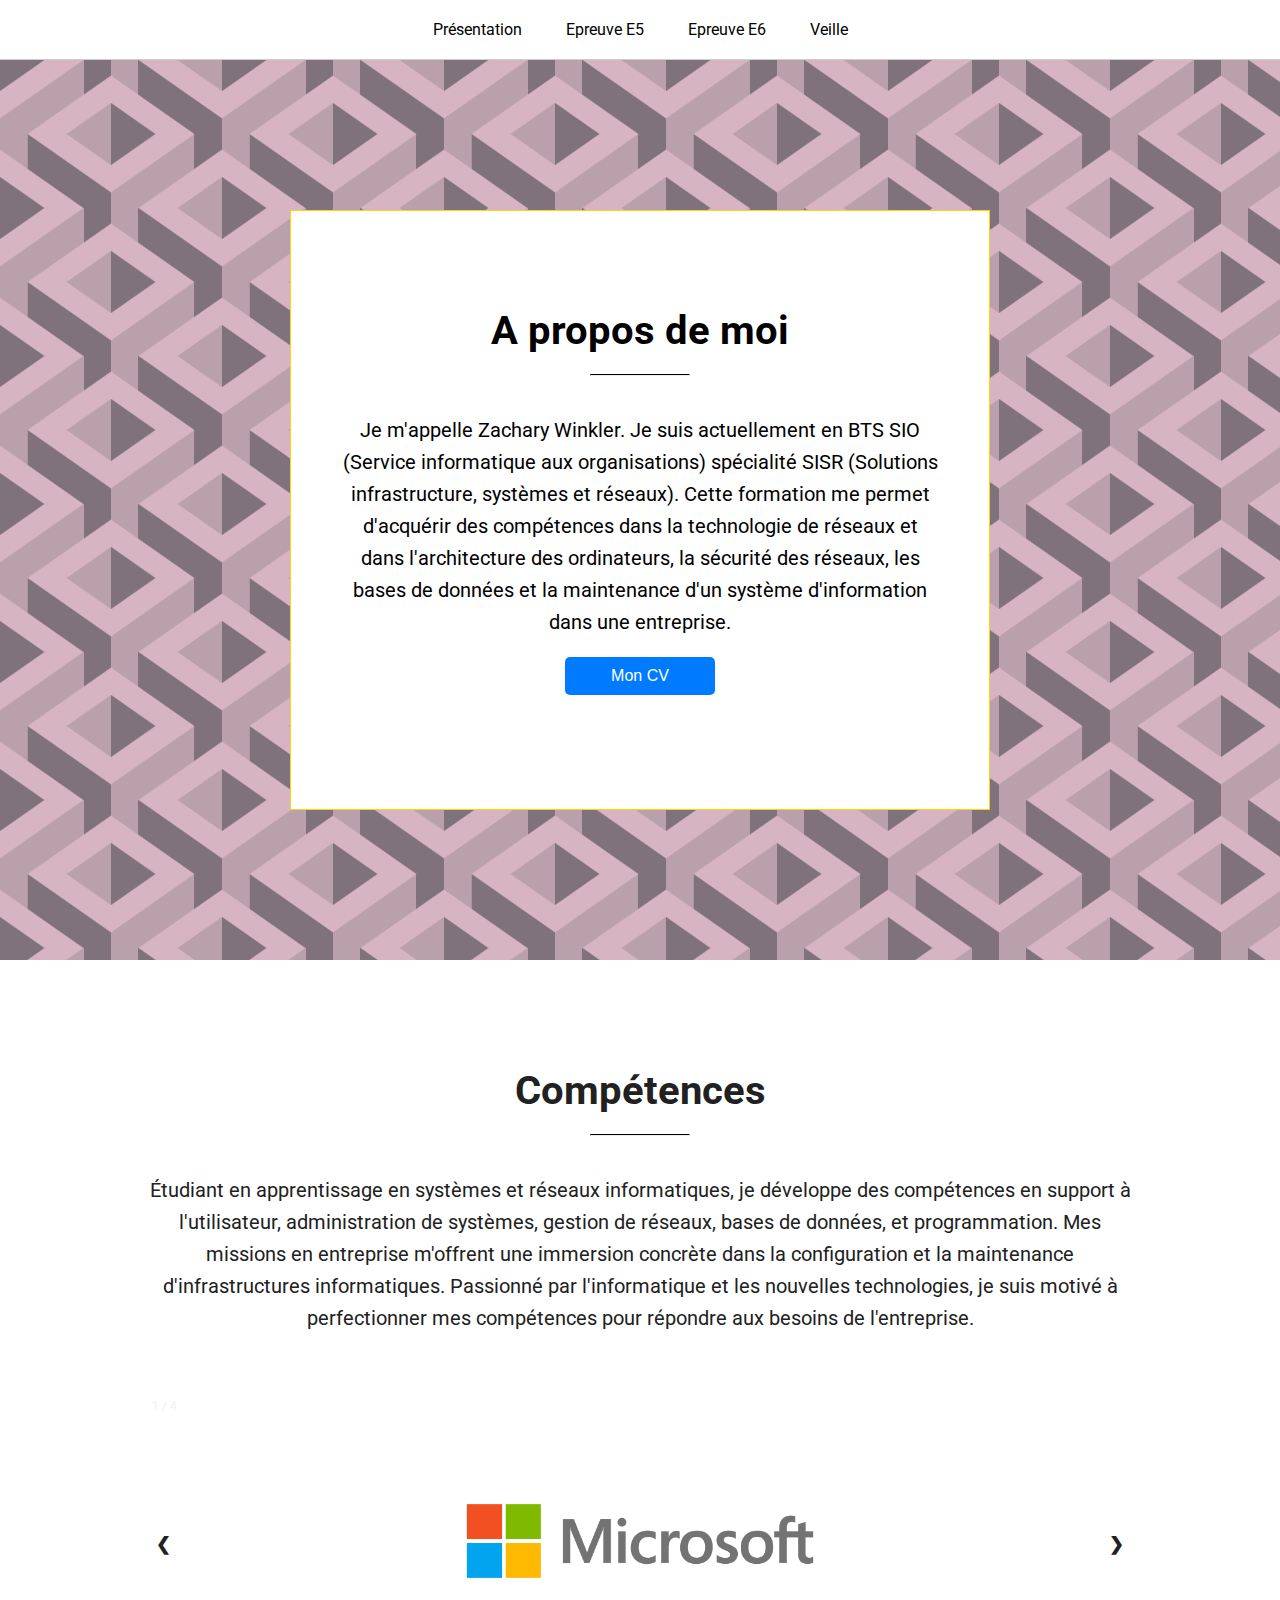
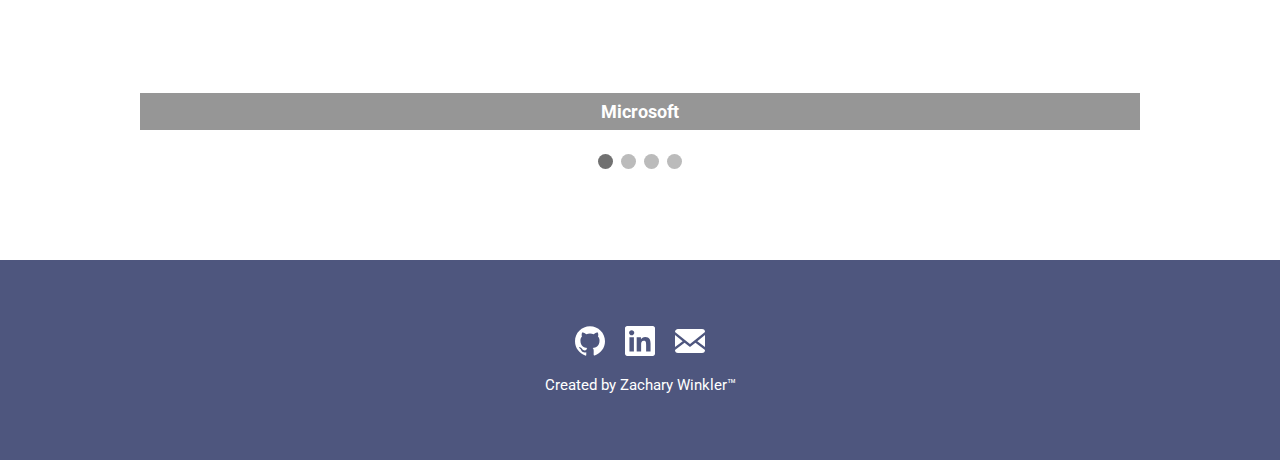
==== index.html @ 423eea18 "Initial commit" ====
<!DOCTYPE html>
<html lang="en">

<head>
    <meta charset="UTF-8">
    <meta name="viewport" content="width=device-width, initial-scale=1.0">
    <title>Portfolio</title>
    <link rel="icon" href="images/iconecloud.png">
    <link rel="stylesheet" href="style.css">
    <script src="script.js" defer></script>
</head>

<body>

    <!-- Header -->
    <div id="header"></div>

    <!-- Présentation -->
    <div class="divmulti">
        <div class="divblan">
            <div>
                <span class="titre" id="presentation-heading"></span>
                <hr class="sepa">
                <br /><br />
                <span class="texte" id="presentation-description"></span>
                <br /><br /><br />
                <a id="cv-link" href="images/CV.pdf" aria-label="Mon CV">
                    <button type="button" class="download-button" id="cv-button-text" aria-label="Mon CV"></button>
                </a>
            </div>
        </div>
    </div>

    <!-- Compétences -->
    <div class="divbl">
        <div class="divtxtc">
            <span class="titre" id="competences-heading"></span>
            <hr class="sepa">
            <br /><br />
            <span class="texte" id="competences-description"></span>
            <br /><br /><br /><br />
            <div class="slideshow-container">
                <div class="mySlides fade">
                    <div class="numbertext">1 / 4</div>
                    <img src="images/microsoft.png" title="image">
                    <div class="text">Microsoft</div>
                </div>
                <div class="mySlides fade">
                    <div class="numbertext">2 / 4</div>
                    <img src="images/linux.png" title="image">
                    <div class="text">Linux</div>
                </div>
                <div class="mySlides fade">
                    <div class="numbertext">3 / 4</div>
                    <img src="images/cisco.png" title="image">
                    <div class="text">Cisco</div>
                </div>
                <div class="mySlides fade">
                    <div class="numbertext">4 / 4</div>
                    <img src="images/mariadb.png" title="image">
                    <div class="text">MariaDB</div>
                </div>
                <a class="prev" onclick="plusSlides(-1)">&#10094;</a>
                <a class="next" onclick="plusSlides(1)">&#10095;</a>
            </div>
            <br>
            <div>
                <span class="dot" onclick="currentSlide(1)"></span>
                <span class="dot" onclick="currentSlide(2)"></span>
                <span class="dot" onclick="currentSlide(3)"></span>
                <span class="dot" onclick="currentSlide(4)"></span>
            </div>
        </div>
    </div>

    <!-- Footer -->
    <div id="footer"></div>

</body>

</html>
---- style.css ----
@import url('https://fonts.googleapis.com/css2?family=Roboto:wght@400;700&display=swap');

* {
    margin: 0;
    padding: 0;
    box-sizing: border-box;
}

body {
    font-family: 'Roboto', sans-serif;
    padding-top: 60px;
}

/* Header */
.header {
    position: fixed;
    top: 0;
    left: 0;
    width: 100vw;
    background-color: white;
    padding: 10px;
    border-bottom: 1px solid #ccc;
    z-index: 1000;
    justify-content: space-between;
    align-items: center;
}

.dropdown-nav {
    text-align: center;
}

.dropdown-nav ul {
    list-style: none;
    padding: 0;
    margin: 0;
}

.dropdown-nav ul li {
    display: inline-block;
    position: relative;
}

.dropdown-nav ul li a {
    display: block;
    padding: 10px 20px;
    text-decoration: none;
    color: black;
}

.dropdown-menu {
    display: none;
    position: absolute;
    background-color: white;
    border: 1px solid #ccc;
    padding: 10px;
    z-index: 1;
    width: 150%;
    left: 50%;
    transform: translateX(-50%);
}

.dropdown-menu li {
    display: block;
}

.dropdown-menu li a {
    color: black;
    text-decoration: none;
}

.dropdown-menu li:hover a {
    background-color: transparent;
}

.dropdown-nav ul li:hover>.dropdown-menu {
    display: block;
}

.menu-toggle {
    display: none;
    font-size: 1.5em;
    background: none;
    border: none;
    color: white;
}

/* Footer */
.footer {
    background-color: #4E567E;
    color: white;
    padding: 10px;
    left: 0;
    bottom: 0;
    width: 100%;
    height: 200px;
    display: flex;
    flex-direction: column;
    justify-content: center;
    align-items: center;
}

.footer-links {
    display: flex;
    justify-content: center;
    align-items: center;
    width: 100%;
    margin-bottom: 10px;
}

.footer-links a {
    margin: 0 10px;
    display: flex;
    justify-content: center;
    align-items: center;
}

.footer-links a img {
    width: 30px;
    height: 30px;
}

.creator-info {
    text-align: center;
    font-size: 15px;
    color: white;
    margin-top: 10px;
}

/* BODY */
.download-button {
    background-color: blue;
    font-size: 16px;
    cursor: pointer;
    border-radius: 5px;
}

.button-container {
    display: flex;
    justify-content: center;
}

.image-container {
    position: relative;
    width: 400px;
    height: 400px;
    overflow: hidden;
    margin: 0 auto;
    left: -50px;
}

.slide {
    position: absolute;
    width: 100%;
    height: 100%;
    overflow: hidden;
    border-radius: 20px;
    transition: transform 0.5s ease-in-out;
}

.slide img {
    width: 100%;
    height: 100%;
    object-fit: cover;
}

button {
    top: 50%;
    transform: translateY(-50%);
    background-color: rgba(0, 0, 0, 0.5);
    color: white;
    border: none;
    padding: 10px 20px;
    cursor: pointer;
}

#presentation,
#competences {
    height: auto;
    min-height: 800px;
}

.divmulti {
    width: 100%;
    height: 100vh;
    --s: 222px;
    --c1: #7f727b;
    --c2: #d6b4c2;
    --c3: #baa0ab;
  
    --_g: var(--c1) 10%, var(--c2) 10.5% 19%, #0000 19.5% 80.5%,
      var(--c2) 81% 89.5%, var(--c3) 90%;
    --_c: from -90deg at 37.5% 50%, #0000 75%;
    --_l1: linear-gradient(145deg, var(--_g));
    --_l2: linear-gradient(35deg, var(--_g));
    background: var(--_l1), var(--_l1) calc(var(--s) / 2) var(--s), var(--_l2),
      var(--_l2) calc(var(--s) / 2) var(--s),
      conic-gradient(var(--_c), var(--c1) 0) calc(var(--s) / 8) 0,
      conic-gradient(var(--_c), var(--c3) 0) calc(var(--s) / 2) 0,
      linear-gradient(
        90deg,
        var(--c3) 38%,
        var(--c1) 0 50%,
        var(--c3) 0 62%,
        var(--c1) 0
      );
    background-size: var(--s) calc(2 * var(--s) / 3);
    padding: 20px;
    position: relative;
    display: flex;
    justify-content: center;
    align-items: center;
}

.divblan {
    display: flex;
    justify-content: center;
    align-items: center;
    width: 700px;
    height: 600px;
    background-color: rgb(255, 255, 255);
    padding: 50px;
    text-align: center;
    border: 1px solid gold; /* Ajout de la bordure dorée */
}

.divbl {
    width: 100%;
    height: 100vh;
    background: #ffffff;
    padding: 20px;
    position: relative;
    display: flex;
    justify-content: center;
    align-items: center;
    overflow: hidden;
}

.divart {
    background-color: #ffffff;
    padding: 20px;
    position: relative;
    display: flex;
    justify-content: center;
    flex-direction: column;
    align-items: center;
    width: 100%;
    min-height: 100vh;
    overflow: hidden;
}

.sepa {
    border-top: 1px solid #000000;
    margin: 0 auto;
    width: 100px;
}

.titre {
    font-size: 40px;
    display: block;
    margin-bottom: 20px;
    font-weight: bold;
}

.texte {
    font-size: 20px;
    line-height: 1.6;
}

.titreorga {
    text-align: center;
    font-size: 40px;
    display: block;
    margin-bottom: 20px;
}

.dbt {
    display: flex;
    justify-content: center;
}

.img {
    width: 400px;
}

.imgrgpd {
    width: 400px;
    border-radius:20px;
}

.divtxtd {
    text-align: center;
    color: #212121;
    max-width: 600px;
    margin-left: 200px
}

.divtxtg {
    text-align: center;
    color: #212121;
    max-width: 600px;
    margin-right: 200px;
}

.divtxtc {
    text-align: center;
    color: #212121;
    max-width: 1000px;
}

.imgorga {
    width: 500px;
    border-radius: 20px;
}

/* Articles de Veille */
.divartdispo {
    display: flex;
    justify-content: center;
    flex-wrap: wrap;
    gap: 20px;
}

.artseul {
    width: 300px;
    border-radius: 15px;
    overflow: hidden;
    box-shadow: 0 4px 8px rgba(0, 0, 0, 0.1);
    background-color: #fff;
    transition: transform 0.3s ease;
    display: flex;
    flex-direction: column;
}

.artseulimg {
    width: 100%;
    height: 200px;
    object-fit: contain;
    border-top-left-radius: 15px;
    border-top-right-radius: 15px;
}

.artseuldispo {
    padding: 15px;
    text-align: center;
    display: flex;
    flex-direction: column;
    align-items: center;
    flex-grow: 1;
}

.arttitre {
    font-size: 20px;
    margin-bottom: 10px;
    color: #333;
}

.arttexte {
    font-size: 14px;
    color: #666;
    margin-bottom: 10px;
}

.artauteur {
    font-size: 13px;
    font-weight: bold;
    color: #999;
    margin-bottom: 20px;
}

.artlien {
    display: inline-block;
    padding: 10px 15px;
    background-color: #007BFF;
    color: white;
    text-decoration: none;
    border-radius: 5px;
    margin-top: auto;
    margin-bottom: 5%;
}

/* Slideshow */
.slideshow-container {
    max-width: 1000px;
    position: relative;
    margin: auto;
}

.mySlides {
    display: none;
}

.mySlides img {
    width: 50%;
    /* Prend la largeur du conteneur */
    height: 300px;
    object-fit: contain;
    /* Contient l'image sans déborder */
}

.prev,
.next {
    cursor: pointer;
    position: absolute;
    top: 50%;
    transform: translateY(-50%);
    width: auto;
    padding: 16px;
    color: ccc;
    font-weight: bold;
    font-size: 18px;
    transition: 0.6s ease;
    border-radius: 3px;
    -webkit-user-select: none;
    user-select: none;
}

.prev {
    left: 0;
    border-radius: 3px 0 0 3px;
}

.next {
    right: 0;
    border-radius: 0 3px 3px 0;
}

.prev:hover,
.next:hover {
    background-color: rgba(124, 124, 124, 0.8);
}

.text {
    position: absolute;
    bottom: -35px;
    width: 100%;
    text-align: center;
    color: white;
    font-size: 18px;
    font-weight: bold;
    padding: 8px 0;
    background-color: rgba(124, 124, 124, 0.8);
}

.numbertext {
    color: #f2f2f2;
    font-size: 12px;
    padding: 8px 12px;
    position: absolute;
    top: 0;
}

.dot {
    cursor: pointer;
    height: 15px;
    width: 15px;
    margin: 0 2px;
    background-color: #bbb;
    border-radius: 50%;
    display: inline-block;
    transition: background-color 0.6s ease;
    text-align: center;
    margin-top: 20px;
    position: relative;
    bottom: -20px;
}

.active,
.dot:hover {
    background-color: #717171;
}

.fade {
    animation-name: fade;
    animation-duration: 1.5s;
}

/* Situations */
.situations {
    display: flex;
    text-align: center;
}

.left-column {
    flex: 1;
    display: flex;
    flex-direction: column;
}

.left-top {
    flex: 1;
    padding: 20px;
}

.left-bottom {
    flex: 1;
    display: flex;
}

.left-column-inner {
    flex: 1;
    display: flex;
    flex-direction: column;
}

.left-inner-top,
.left-inner-bottom {
    flex: 1;
    padding: 20px;
}

.right-column-inner {
    flex: 1;
    display: flex;
    flex-direction: column;
}

.right-inner-top,
.right-inner-bottom {
    flex: 1;
    padding: 20px;
}

.right-column {
    flex: 1;
    padding: 20px;
}

.image-container {
    width: 100%;
    height: auto;
    border: 1px solid #ccc;
    margin-bottom: 20px;
}

.image-container img {
    width: 100%;
    height: auto;
}

.download-button {
    display: inline-block;
    padding: 10px 20px;
    background-color: #007bff;
    color: white;
    text-decoration: none;
    border-radius: 5px;
    text-align: center;
    width: 150px; /* Définir une largeur fixe */
    box-sizing: border-box; /* Inclure le padding et la bordure dans la largeur */
}

.download-button:hover {
    background-color: #0056b3;
}

@keyframes fade {
    from {
        opacity: .4
    }

    to {
        opacity: 1
    }
}

/* MOBILE */
@media (max-width: 768px) {

    /* Header */
    .header {
        position: fixed;
        top: 0;
        left: 0;
        width: 100vw;
        background-color: white;
        padding: 10px;
        border-bottom: 1px solid #ccc;
        z-index: 1000;
        justify-content: center;
        /* Centre les éléments horizontalement */
        align-items: center;
        display: flex;
    }

    .dropdown-menu {
        max-width: 100%;
        /* Limite la largeur du menu déroulant */
        width: auto;
        /* S'ajuste à la taille de son contenu */
    }

    .dropdown-nav ul {
        flex-direction: row;
        flex-wrap: wrap;
        justify-content: flex-start;
        width: 100vw;
    }

    .dropdown-nav ul li {
        position: relative;
        /* Nécessaire pour positionner le menu déroulant correctement */
    }

    .dropdown-nav ul li a {
        text-align: center;
        display: block;
        padding: 10px;
    }

    /* Footer */
    .footer {
        height: 100px;
        padding: 10px 0;
    }

    .footer-links a img {
        width: 20px;
        height: 20px;
    }

    .creator-info {
        font-size: 12px;
    }

    .divmulti {
        flex-direction: column;
        align-items: center;
        justify-content: center;
    }

    /* Elements */
    .divtxtd {
        text-align: center;
        max-width: 100%;
        width: 100%;
        margin-left: 0;
        margin-top: 10px;
    }

    .divtxtg {
        text-align: center;
        max-width: 100%;
        width: 100%;
        margin-right: 0;
        margin-top: 10px;
    }

    .divtxtc {
        max-width: 100%;
        /* Limite la largeur pour ne pas déborder */
        padding: 10px;
        /* Ajoute de l'espace autour du texte */
        word-wrap: break-word;
        /* Coupe les mots longs s'ils dépassent */
        margin: 0 auto;
        /* Centre la div */
        text-align: center;
        /* Centre le texte */
    }

    .divbl {
        height: auto;
        min-height: 100vh;
        padding: 10px;
        flex-direction: column;
    }

    #imagepresentation img {
        max-width: 90%;
        height: auto;
    }

    .slideshow-container {
        max-width: 100%;
        /* Empêche le débordement */
        box-sizing: border-box;
        /* Inclut le padding dans la largeur */
    }

    .mySlides img {
        width: 50%;
        /* Prend la largeur du conteneur */
        height: 200px;
        object-fit: contain;
        /* Contient l'image sans déborder */
    }

    img {
        max-width: 80%;
        height: auto;
        /* La hauteur est ajustée automatiquement */
        display: block;
        /* Assure que l'image est un bloc */
        margin: 0 auto;
        /* Centre l'image horizontalement */
    }

    .titre {
        font-size: 24px;
    }

    .texte {
        font-size: 16px;
        line-height: 1.4;
    }

    .download-button {
        margin-top: 20px;
        font-size: 14px;
    }
}
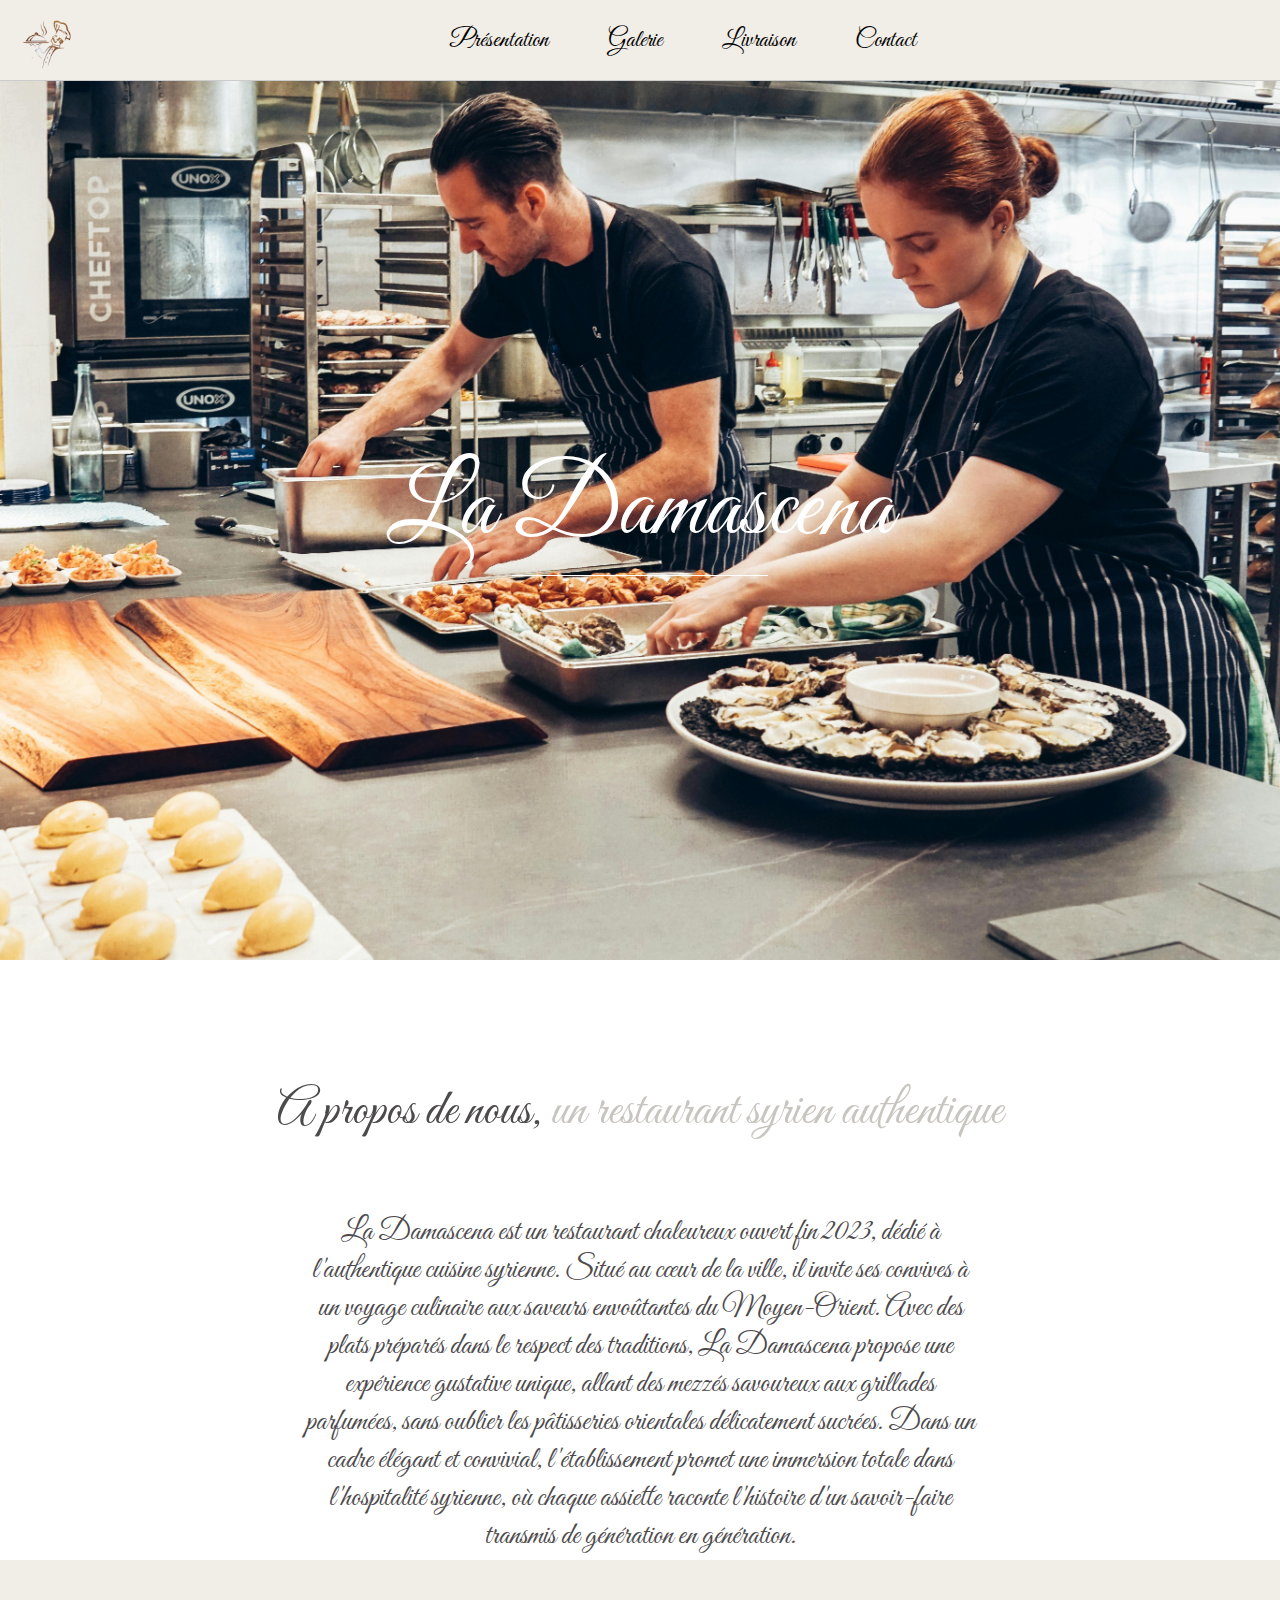
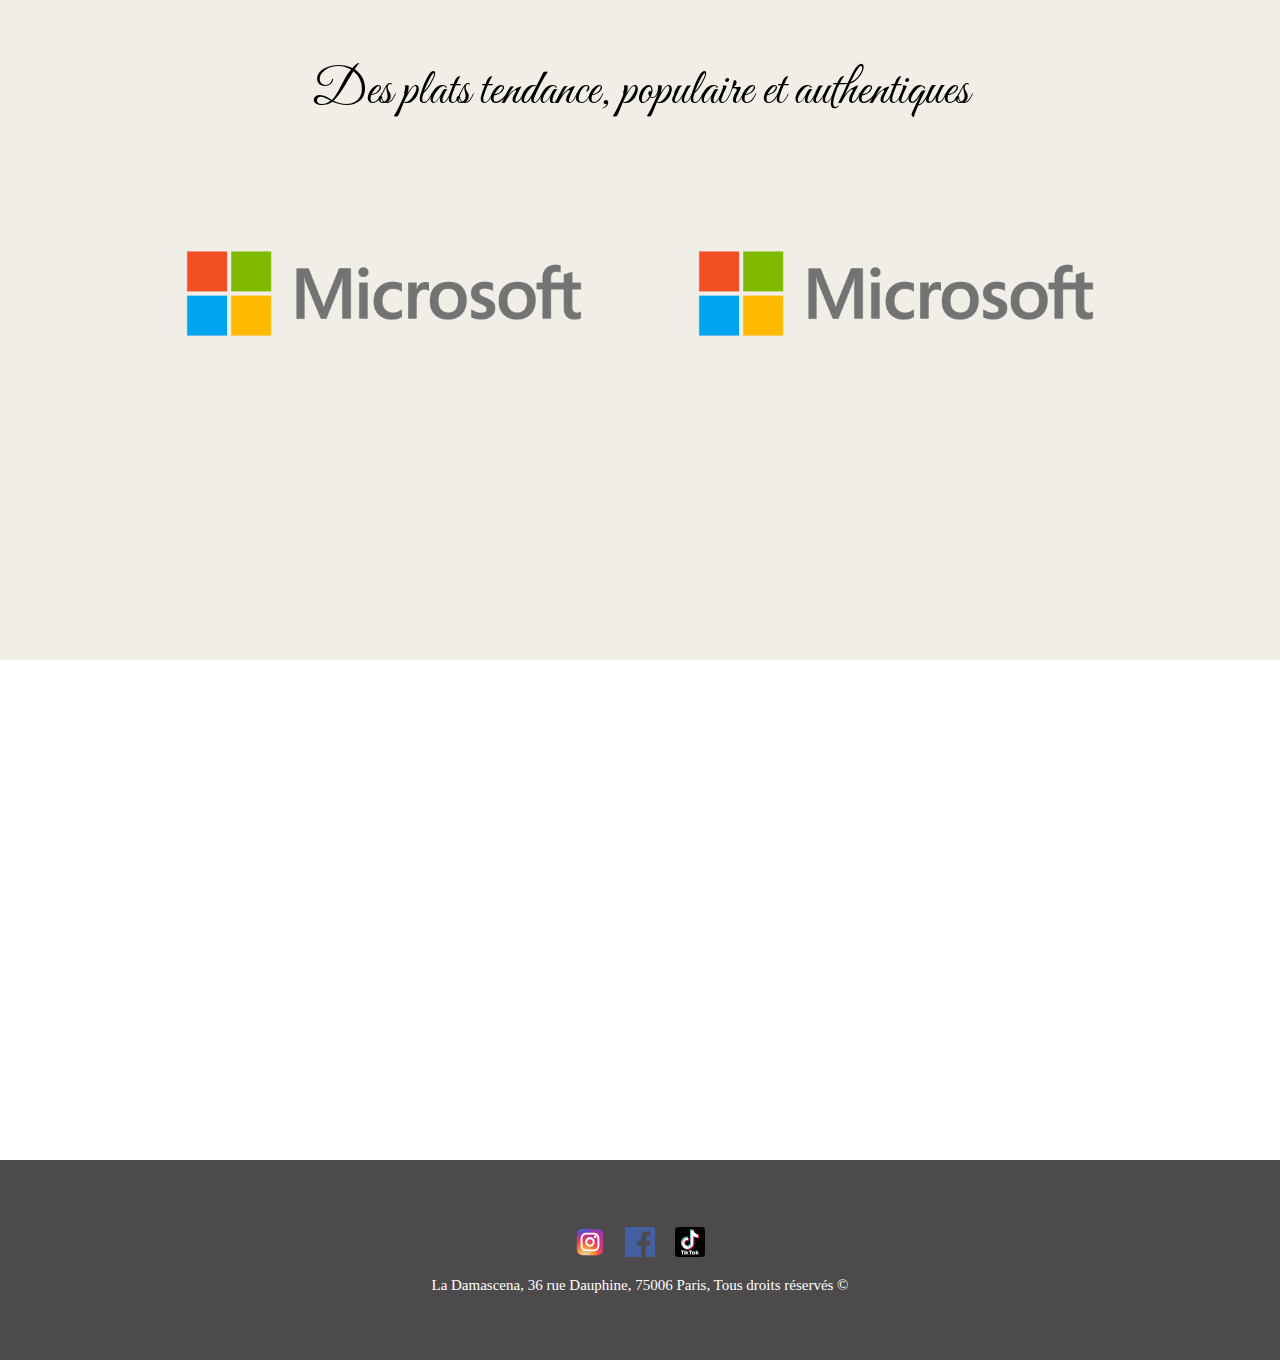
==== commit e57f5164: "d" ====
--- a/index.html
+++ b/index.html
@@ -5,7 +5,7 @@
     <meta charset="UTF-8">
     <meta name="viewport" content="width=device-width, initial-scale=1.0">
     <title>Portfolio</title>
-    <link rel="icon" href="images/iconecloud.png">
+    <link rel="icon" href="images/logo_lada.png">
     <link rel="stylesheet" href="style.css">
     <script src="script.js" defer></script>
 </head>
@@ -16,62 +16,67 @@
     <div id="header"></div>
 
     <!-- Présentation -->
-    <div class="divmulti">
-        <div class="divblan">
-            <div>
-                <span class="titre" id="presentation-heading"></span>
-                <hr class="sepa">
-                <br /><br />
-                <span class="texte" id="presentation-description"></span>
-                <br /><br /><br />
-                <a id="cv-link" href="images/CV.pdf" aria-label="Mon CV">
-                    <button type="button" class="download-button" id="cv-button-text" aria-label="Mon CV"></button>
-                </a>
+    <div class="presentation_image">
+        <div class="presentation_texte_titre">
+            La Damascena
+        </div>
+        <hr class="presentation-separator">
+        <div class="presentation_texte_paragraphe">
+            Une institution de la cuisine syrienne
+        </div>
+    </div>
+
+    <!-- Exposition -->
+    <div class="exposition_fond">
+        <div class="exposition_titre">
+            <span class="part1">A propos de nous, </span> 
+            <span class="part2">un restaurant syrien authentique</span>
+        </div>
+        <div class="exposition_paragraphe">
+            La Damascena est un restaurant chaleureux ouvert fin 2023, 
+            dédié à l'authentique cuisine syrienne. Situé au cœur de la ville, 
+            il invite ses convives à un voyage culinaire aux saveurs envoûtantes 
+            du Moyen-Orient. Avec des plats préparés dans le respect des traditions, 
+            La Damascena propose une expérience gustative unique, allant des mezzés 
+            savoureux aux grillades parfumées, sans oublier les pâtisseries orientales 
+            délicatement sucrées. Dans un cadre élégant et convivial, l'établissement 
+            promet une immersion totale dans l'hospitalité syrienne, où chaque assiette 
+            raconte l'histoire d'un savoir-faire transmis de génération en génération.
+        </div>
+    </div>
+
+    <!-- Galerie -->
+    <div class="galerie_fond">
+        <div class="galerie_titre">
+            Des plats tendance, populaire et authentiques
+        </div>
+        <div class="galerie_carousel">
+            <div class="carousel-track">
+                <img src="images/microsoft.png" alt="Image 1">
+                <img src="images/microsoft.png" alt="Image 2">
+                <img src="images/microsoft.png" alt="Image 3">
+                <img src="images/microsoft.png" alt="Image 4">
+                <img src="images/microsoft.png" alt="Image 5">
+                <img src="images/microsoft.png" alt="Image 6">
+                <img src="images/microsoft.png" alt="Image 7">
+                <img src="images/microsoft.png" alt="Image 8">
+                
+                <img src="images/microsoft.png" alt="Image 1">
+                <img src="images/microsoft.png" alt="Image 2">
+                <img src="images/microsoft.png" alt="Image 3">
+                <img src="images/microsoft.png" alt="Image 4">
+                <img src="images/microsoft.png" alt="Image 5">
+                <img src="images/microsoft.png" alt="Image 6">
+                <img src="images/microsoft.png" alt="Image 7">
+                <img src="images/microsoft.png" alt="Image 8">
             </div>
         </div>
     </div>
 
-    <!-- Compétences -->
-    <div class="divbl">
-        <div class="divtxtc">
-            <span class="titre" id="competences-heading"></span>
-            <hr class="sepa">
-            <br /><br />
-            <span class="texte" id="competences-description"></span>
-            <br /><br /><br /><br />
-            <div class="slideshow-container">
-                <div class="mySlides fade">
-                    <div class="numbertext">1 / 4</div>
-                    <img src="images/microsoft.png" title="image">
-                    <div class="text">Microsoft</div>
-                </div>
-                <div class="mySlides fade">
-                    <div class="numbertext">2 / 4</div>
-                    <img src="images/linux.png" title="image">
-                    <div class="text">Linux</div>
-                </div>
-                <div class="mySlides fade">
-                    <div class="numbertext">3 / 4</div>
-                    <img src="images/cisco.png" title="image">
-                    <div class="text">Cisco</div>
-                </div>
-                <div class="mySlides fade">
-                    <div class="numbertext">4 / 4</div>
-                    <img src="images/mariadb.png" title="image">
-                    <div class="text">MariaDB</div>
-                </div>
-                <a class="prev" onclick="plusSlides(-1)">&#10094;</a>
-                <a class="next" onclick="plusSlides(1)">&#10095;</a>
-            </div>
-            <br>
-            <div>
-                <span class="dot" onclick="currentSlide(1)"></span>
-                <span class="dot" onclick="currentSlide(2)"></span>
-                <span class="dot" onclick="currentSlide(3)"></span>
-                <span class="dot" onclick="currentSlide(4)"></span>
-            </div>
-        </div>
-    </div>
+    <!-- Livraison -->
+     <div class="livraison_fond">
+        
+     </div>
 
     <!-- Footer -->
     <div id="footer"></div>
--- a/style.css
+++ b/style.css
@@ -1,4 +1,5 @@
-@import url('https://fonts.googleapis.com/css2?family=Roboto:wght@400;700&display=swap');
+@import url('https://fonts.googleapis.com/css2?family=Great+Vibes&display=swap');
+@import url('https://fonts.google.com/share?selection.family=DM+Serif+Text:ital@0;1');
 
 * {
     margin: 0;
@@ -7,86 +8,60 @@
 }
 
 body {
-    font-family: 'Roboto', sans-serif;
+    font-family: 'Great Vibes', cursive;
+    font-size: 25px;
     padding-top: 60px;
 }
 
 /* Header */
 .header {
+    display: flex;
+    align-items: center;
+    justify-content: space-between;
     position: fixed;
     top: 0;
     left: 0;
     width: 100vw;
-    background-color: white;
+    background-color: #F1EDE7;
     padding: 10px;
     border-bottom: 1px solid #ccc;
     z-index: 1000;
-    justify-content: space-between;
-    align-items: center;
+}
+
+.logo {
+    height: 60px; /* Ajustez la hauteur du logo selon vos besoins */
+    margin-left: 10px; /* Espace entre le logo et la navigation */
 }
 
 .dropdown-nav {
-    text-align: center;
+    flex-grow: 1;
+    display: flex;
+    justify-content: center; /* Centre les éléments horizontalement */
+    align-items: center;
 }
 
 .dropdown-nav ul {
     list-style: none;
     padding: 0;
     margin: 0;
+    display: flex;
+    justify-content: center; /* Centre les éléments horizontalement */
 }
 
 .dropdown-nav ul li {
-    display: inline-block;
-    position: relative;
+    margin-left: 20px; /* Espace entre les éléments de navigation */
 }
 
 .dropdown-nav ul li a {
+    text-decoration: none;
+    color: #000;
+    padding: 10px 20px;
     display: block;
-    padding: 10px 20px;
-    text-decoration: none;
-    color: black;
-}
-
-.dropdown-menu {
-    display: none;
-    position: absolute;
-    background-color: white;
-    border: 1px solid #ccc;
-    padding: 10px;
-    z-index: 1;
-    width: 150%;
-    left: 50%;
-    transform: translateX(-50%);
-}
-
-.dropdown-menu li {
-    display: block;
-}
-
-.dropdown-menu li a {
-    color: black;
-    text-decoration: none;
-}
-
-.dropdown-menu li:hover a {
-    background-color: transparent;
-}
-
-.dropdown-nav ul li:hover>.dropdown-menu {
-    display: block;
-}
-
-.menu-toggle {
-    display: none;
-    font-size: 1.5em;
-    background: none;
-    border: none;
-    color: white;
 }
 
 /* Footer */
 .footer {
-    background-color: #4E567E;
+    background-color: #4D4A4C;
     color: white;
     padding: 10px;
     left: 0;
@@ -97,6 +72,7 @@
     flex-direction: column;
     justify-content: center;
     align-items: center;
+    font-family: 'DM Serif Text', serif;
 }
 
 .footer-links {
@@ -127,440 +103,139 @@
 }
 
 /* BODY */
-.download-button {
-    background-color: blue;
-    font-size: 16px;
-    cursor: pointer;
-    border-radius: 5px;
-}
-
-.button-container {
-    display: flex;
-    justify-content: center;
-}
-
-.image-container {
-    position: relative;
-    width: 400px;
-    height: 400px;
-    overflow: hidden;
-    margin: 0 auto;
-    left: -50px;
-}
-
-.slide {
-    position: absolute;
-    width: 100%;
-    height: 100%;
-    overflow: hidden;
-    border-radius: 20px;
-    transition: transform 0.5s ease-in-out;
-}
-
-.slide img {
-    width: 100%;
-    height: 100%;
-    object-fit: cover;
-}
-
-button {
-    top: 50%;
-    transform: translateY(-50%);
-    background-color: rgba(0, 0, 0, 0.5);
-    color: white;
-    border: none;
-    padding: 10px 20px;
-    cursor: pointer;
-}
-
 #presentation,
 #competences {
     height: auto;
     min-height: 800px;
 }
 
-.divmulti {
-    width: 100%;
+/* Présentation */
+.presentation_image {
     height: 100vh;
-    --s: 222px;
-    --c1: #7f727b;
-    --c2: #d6b4c2;
-    --c3: #baa0ab;
-  
-    --_g: var(--c1) 10%, var(--c2) 10.5% 19%, #0000 19.5% 80.5%,
-      var(--c2) 81% 89.5%, var(--c3) 90%;
-    --_c: from -90deg at 37.5% 50%, #0000 75%;
-    --_l1: linear-gradient(145deg, var(--_g));
-    --_l2: linear-gradient(35deg, var(--_g));
-    background: var(--_l1), var(--_l1) calc(var(--s) / 2) var(--s), var(--_l2),
-      var(--_l2) calc(var(--s) / 2) var(--s),
-      conic-gradient(var(--_c), var(--c1) 0) calc(var(--s) / 8) 0,
-      conic-gradient(var(--_c), var(--c3) 0) calc(var(--s) / 2) 0,
-      linear-gradient(
-        90deg,
-        var(--c3) 38%,
-        var(--c1) 0 50%,
-        var(--c3) 0 62%,
-        var(--c1) 0
-      );
-    background-size: var(--s) calc(2 * var(--s) / 3);
-    padding: 20px;
+    background-image: url('images/Presentation.jpg');
+    background-size: cover;
+    background-position: center;
     position: relative;
     display: flex;
     justify-content: center;
     align-items: center;
 }
 
-.divblan {
-    display: flex;
-    justify-content: center;
-    align-items: center;
-    width: 700px;
-    height: 600px;
-    background-color: rgb(255, 255, 255);
-    padding: 50px;
-    text-align: center;
-    border: 1px solid gold; /* Ajout de la bordure dorée */
-}
-
-.divbl {
-    width: 100%;
-    height: 100vh;
-    background: #ffffff;
-    padding: 20px;
-    position: relative;
-    display: flex;
-    justify-content: center;
-    align-items: center;
-    overflow: hidden;
-}
-
-.divart {
-    background-color: #ffffff;
-    padding: 20px;
-    position: relative;
-    display: flex;
-    justify-content: center;
-    flex-direction: column;
-    align-items: center;
-    width: 100%;
-    min-height: 100vh;
-    overflow: hidden;
-}
-
-.sepa {
-    border-top: 1px solid #000000;
-    margin: 0 auto;
-    width: 100px;
-}
-
-.titre {
-    font-size: 40px;
-    display: block;
-    margin-bottom: 20px;
-    font-weight: bold;
-}
-
-.texte {
-    font-size: 20px;
-    line-height: 1.6;
-}
-
-.titreorga {
-    text-align: center;
-    font-size: 40px;
-    display: block;
-    margin-bottom: 20px;
-}
-
-.dbt {
-    display: flex;
-    justify-content: center;
-}
-
-.img {
-    width: 400px;
-}
-
-.imgrgpd {
-    width: 400px;
-    border-radius:20px;
-}
-
-.divtxtd {
-    text-align: center;
-    color: #212121;
-    max-width: 600px;
-    margin-left: 200px
-}
-
-.divtxtg {
-    text-align: center;
-    color: #212121;
-    max-width: 600px;
-    margin-right: 200px;
-}
-
-.divtxtc {
-    text-align: center;
-    color: #212121;
-    max-width: 1000px;
-}
-
-.imgorga {
-    width: 500px;
-    border-radius: 20px;
-}
-
-/* Articles de Veille */
-.divartdispo {
-    display: flex;
-    justify-content: center;
-    flex-wrap: wrap;
-    gap: 20px;
-}
-
-.artseul {
-    width: 300px;
-    border-radius: 15px;
-    overflow: hidden;
-    box-shadow: 0 4px 8px rgba(0, 0, 0, 0.1);
-    background-color: #fff;
-    transition: transform 0.3s ease;
-    display: flex;
-    flex-direction: column;
-}
-
-.artseulimg {
-    width: 100%;
-    height: 200px;
-    object-fit: contain;
-    border-top-left-radius: 15px;
-    border-top-right-radius: 15px;
-}
-
-.artseuldispo {
-    padding: 15px;
-    text-align: center;
-    display: flex;
-    flex-direction: column;
-    align-items: center;
-    flex-grow: 1;
-}
-
-.arttitre {
-    font-size: 20px;
-    margin-bottom: 10px;
-    color: #333;
-}
-
-.arttexte {
-    font-size: 14px;
-    color: #666;
-    margin-bottom: 10px;
-}
-
-.artauteur {
-    font-size: 13px;
-    font-weight: bold;
-    color: #999;
-    margin-bottom: 20px;
-}
-
-.artlien {
-    display: inline-block;
-    padding: 10px 15px;
-    background-color: #007BFF;
-    color: white;
-    text-decoration: none;
-    border-radius: 5px;
-    margin-top: auto;
-    margin-bottom: 5%;
-}
-
-/* Slideshow */
-.slideshow-container {
-    max-width: 1000px;
-    position: relative;
-    margin: auto;
-}
-
-.mySlides {
-    display: none;
-}
-
-.mySlides img {
-    width: 50%;
-    /* Prend la largeur du conteneur */
-    height: 300px;
-    object-fit: contain;
-    /* Contient l'image sans déborder */
-}
-
-.prev,
-.next {
-    cursor: pointer;
+.presentation_texte_titre {
     position: absolute;
     top: 50%;
-    transform: translateY(-50%);
-    width: auto;
-    padding: 16px;
-    color: ccc;
-    font-weight: bold;
-    font-size: 18px;
-    transition: 0.6s ease;
-    border-radius: 3px;
-    -webkit-user-select: none;
-    user-select: none;
-}
-
-.prev {
-    left: 0;
-    border-radius: 3px 0 0 3px;
-}
-
-.next {
-    right: 0;
-    border-radius: 0 3px 3px 0;
-}
-
-.prev:hover,
-.next:hover {
-    background-color: rgba(124, 124, 124, 0.8);
-}
-
-.text {
+    left: 50%;
+    transform: translate(-50%, -50%);
+    padding: 10px;
+    color: white;
+    border-radius: 5px;
+    font-size: 100px;
+    opacity: 0; /* Initialement caché */
+    transition: opacity 1s ease-in-out; /* Transition pour l'effet d'apparition */
+}
+
+.presentation_texte_titre.visible {
+    opacity: 1; /* Visible après l'animation */
+}
+
+.presentation-separator {
+    border: none;
+    border-top: 1px solid white;
+    width: 20%;
+    margin-top: 130px; /* Ajustez cette valeur pour la distance depuis le texte */
+    opacity: 0; /* Initialement caché */
+    transition: opacity 3s ease-in-out; /* Transition pour l'effet d'apparition */
+}
+
+.presentation-separator.visible {
+    opacity: 1; /* Visible après l'animation */
+}
+
+.presentation_texte_paragraphe {
+    margin-top: 250px;
+    color: white;
     position: absolute;
-    bottom: -35px;
-    width: 100%;
-    text-align: center;
-    color: white;
-    font-size: 18px;
-    font-weight: bold;
-    padding: 8px 0;
-    background-color: rgba(124, 124, 124, 0.8);
-}
-
-.numbertext {
-    color: #f2f2f2;
-    font-size: 12px;
-    padding: 8px 12px;
-    position: absolute;
-    top: 0;
-}
-
-.dot {
-    cursor: pointer;
-    height: 15px;
-    width: 15px;
-    margin: 0 2px;
-    background-color: #bbb;
-    border-radius: 50%;
-    display: inline-block;
-    transition: background-color 0.6s ease;
-    text-align: center;
-    margin-top: 20px;
+    opacity: 0; /* Initialement caché */
+    transition: opacity 3s ease-in-out; /* Transition pour l'effet d'apparition */
+    font-size: 40px;
+}
+
+.presentation_texte_paragraphe.visible {
+    opacity: 1; /* Visible après l'animation */
+}
+
+/* Exposition */
+.exposition_fond {
+    background-color: white;
+    height:500px;
+}
+
+.exposition_titre {
+    text-align: center;
+    font-size: 50px;
+    margin-top: 100px;
+    padding: 20px;
+}
+
+.exposition_titre .part1 {
+    color: #4D4A4C; /* Couleur pour la première partie du texte */
+}
+
+.exposition_titre .part2 {
+    color: #C8C5C0; /* Couleur pour la deuxième partie du texte */
+}
+
+.exposition_paragraphe {
+    color:#4D4A4C;
+    text-align: center;
+    font-size: 30px;
+    margin-top: 50px;
+    padding-right: 300px;
+    padding-left: 300px;
+}
+
+/* Galerie */
+.galerie_fond {
+    background-color: #F1EDE7;
+    height: 700px;
+}
+
+.galerie_titre {
+    text-align: center;
+    font-size: 50px;
+    padding-top: 100px;
+}
+
+.galerie_carousel {
+    overflow: hidden;
+    width: 80%;
     position: relative;
-    bottom: -20px;
-}
-
-.active,
-.dot:hover {
-    background-color: #717171;
-}
-
-.fade {
-    animation-name: fade;
-    animation-duration: 1.5s;
-}
-
-/* Situations */
-.situations {
-    display: flex;
-    text-align: center;
-}
-
-.left-column {
-    flex: 1;
-    display: flex;
-    flex-direction: column;
-}
-
-.left-top {
-    flex: 1;
-    padding: 20px;
-}
-
-.left-bottom {
-    flex: 1;
-    display: flex;
-}
-
-.left-column-inner {
-    flex: 1;
-    display: flex;
-    flex-direction: column;
-}
-
-.left-inner-top,
-.left-inner-bottom {
-    flex: 1;
-    padding: 20px;
-}
-
-.right-column-inner {
-    flex: 1;
-    display: flex;
-    flex-direction: column;
-}
-
-.right-inner-top,
-.right-inner-bottom {
-    flex: 1;
-    padding: 20px;
-}
-
-.right-column {
-    flex: 1;
-    padding: 20px;
-}
-
-.image-container {
-    width: 100%;
-    height: auto;
-    border: 1px solid #ccc;
-    margin-bottom: 20px;
-}
-
-.image-container img {
-    width: 100%;
-    height: auto;
-}
-
-.download-button {
-    display: inline-block;
-    padding: 10px 20px;
-    background-color: #007bff;
-    color: white;
-    text-decoration: none;
-    border-radius: 5px;
-    text-align: center;
-    width: 150px; /* Définir une largeur fixe */
-    box-sizing: border-box; /* Inclure le padding et la bordure dans la largeur */
-}
-
-.download-button:hover {
-    background-color: #0056b3;
-}
-
-@keyframes fade {
-    from {
-        opacity: .4
-    }
-
-    to {
-        opacity: 1
-    }
+    margin: 0 auto;
+}
+
+.carousel-track {
+    display: flex;
+    animation: scroll 30s linear infinite;
+}
+
+.carousel-track img {
+    width: 50%;
+    flex-shrink: 0;
+}
+
+@keyframes scroll {
+    0% {
+        transform: translateX(0);
+    }
+    100% {
+        transform: translateX(-100%);
+    }
+}
+
+/* Livraison */
+.livraison_fond {
+    background-color: white;
+    height: 500px;
 }
 
 /* MOBILE */
@@ -590,15 +265,15 @@
     }
 
     .dropdown-nav ul {
-        flex-direction: row;
-        flex-wrap: wrap;
-        justify-content: flex-start;
-        width: 100vw;
+        flex-direction: column;
+        align-items: center;
     }
 
     .dropdown-nav ul li {
         position: relative;
         /* Nécessaire pour positionner le menu déroulant correctement */
+        margin-left: 0;
+        margin-bottom: 10px; /* Espace entre les éléments de navigation en mode mobile */
     }
 
     .dropdown-nav ul li a {
@@ -621,91 +296,4 @@
     .creator-info {
         font-size: 12px;
     }
-
-    .divmulti {
-        flex-direction: column;
-        align-items: center;
-        justify-content: center;
-    }
-
-    /* Elements */
-    .divtxtd {
-        text-align: center;
-        max-width: 100%;
-        width: 100%;
-        margin-left: 0;
-        margin-top: 10px;
-    }
-
-    .divtxtg {
-        text-align: center;
-        max-width: 100%;
-        width: 100%;
-        margin-right: 0;
-        margin-top: 10px;
-    }
-
-    .divtxtc {
-        max-width: 100%;
-        /* Limite la largeur pour ne pas déborder */
-        padding: 10px;
-        /* Ajoute de l'espace autour du texte */
-        word-wrap: break-word;
-        /* Coupe les mots longs s'ils dépassent */
-        margin: 0 auto;
-        /* Centre la div */
-        text-align: center;
-        /* Centre le texte */
-    }
-
-    .divbl {
-        height: auto;
-        min-height: 100vh;
-        padding: 10px;
-        flex-direction: column;
-    }
-
-    #imagepresentation img {
-        max-width: 90%;
-        height: auto;
-    }
-
-    .slideshow-container {
-        max-width: 100%;
-        /* Empêche le débordement */
-        box-sizing: border-box;
-        /* Inclut le padding dans la largeur */
-    }
-
-    .mySlides img {
-        width: 50%;
-        /* Prend la largeur du conteneur */
-        height: 200px;
-        object-fit: contain;
-        /* Contient l'image sans déborder */
-    }
-
-    img {
-        max-width: 80%;
-        height: auto;
-        /* La hauteur est ajustée automatiquement */
-        display: block;
-        /* Assure que l'image est un bloc */
-        margin: 0 auto;
-        /* Centre l'image horizontalement */
-    }
-
-    .titre {
-        font-size: 24px;
-    }
-
-    .texte {
-        font-size: 16px;
-        line-height: 1.4;
-    }
-
-    .download-button {
-        margin-top: 20px;
-        font-size: 14px;
-    }
 }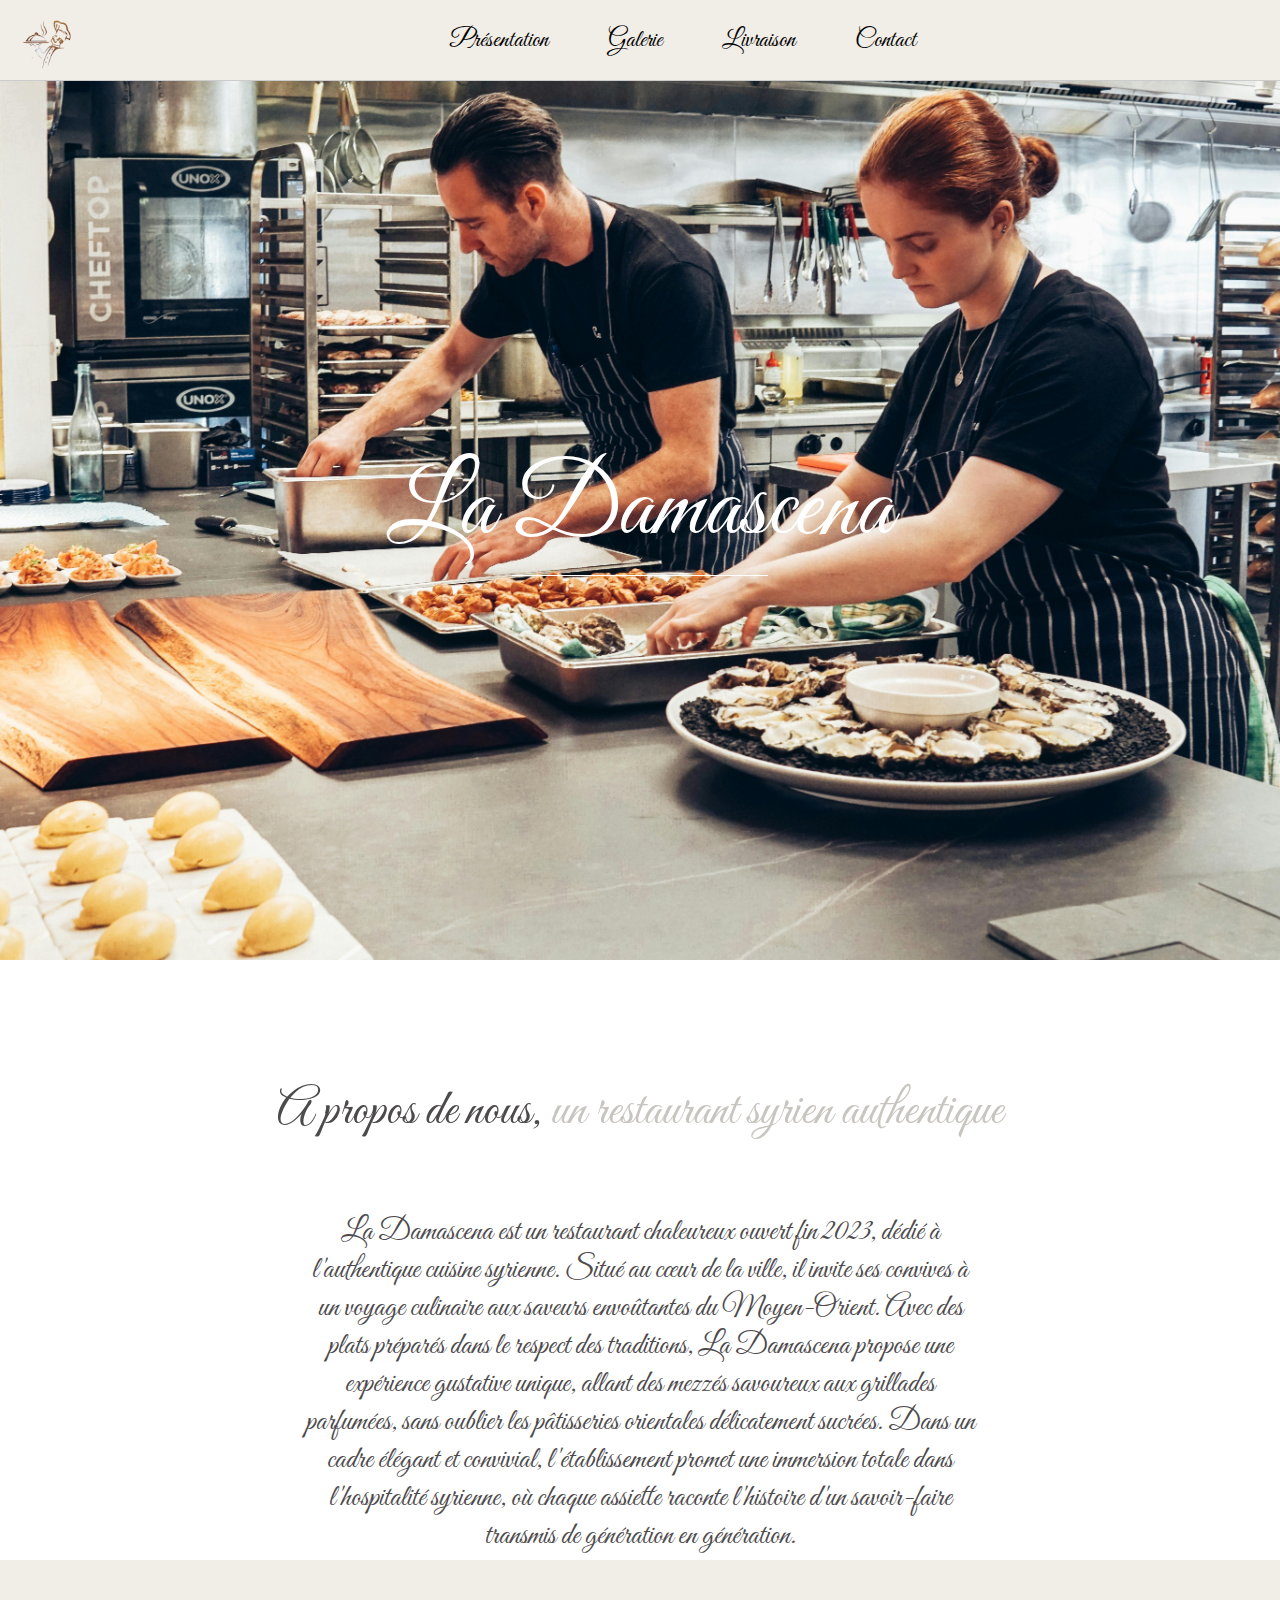
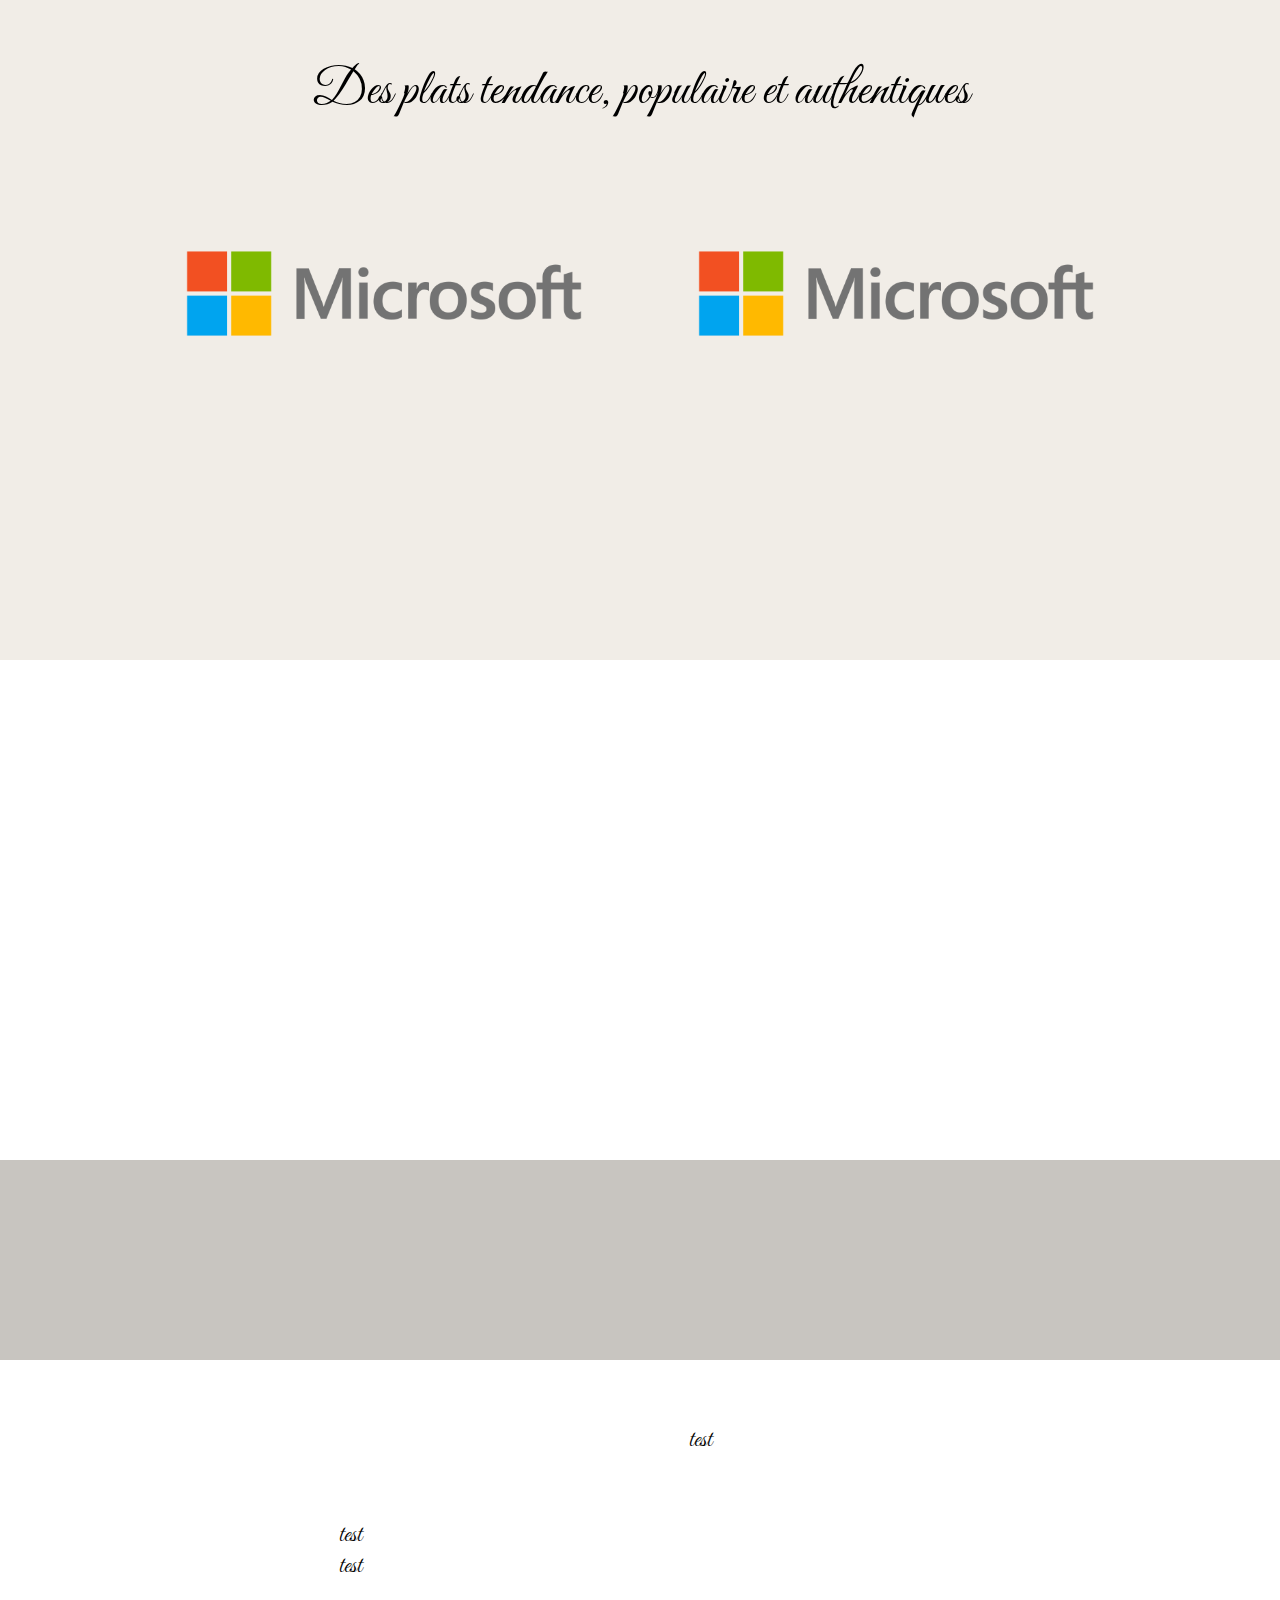
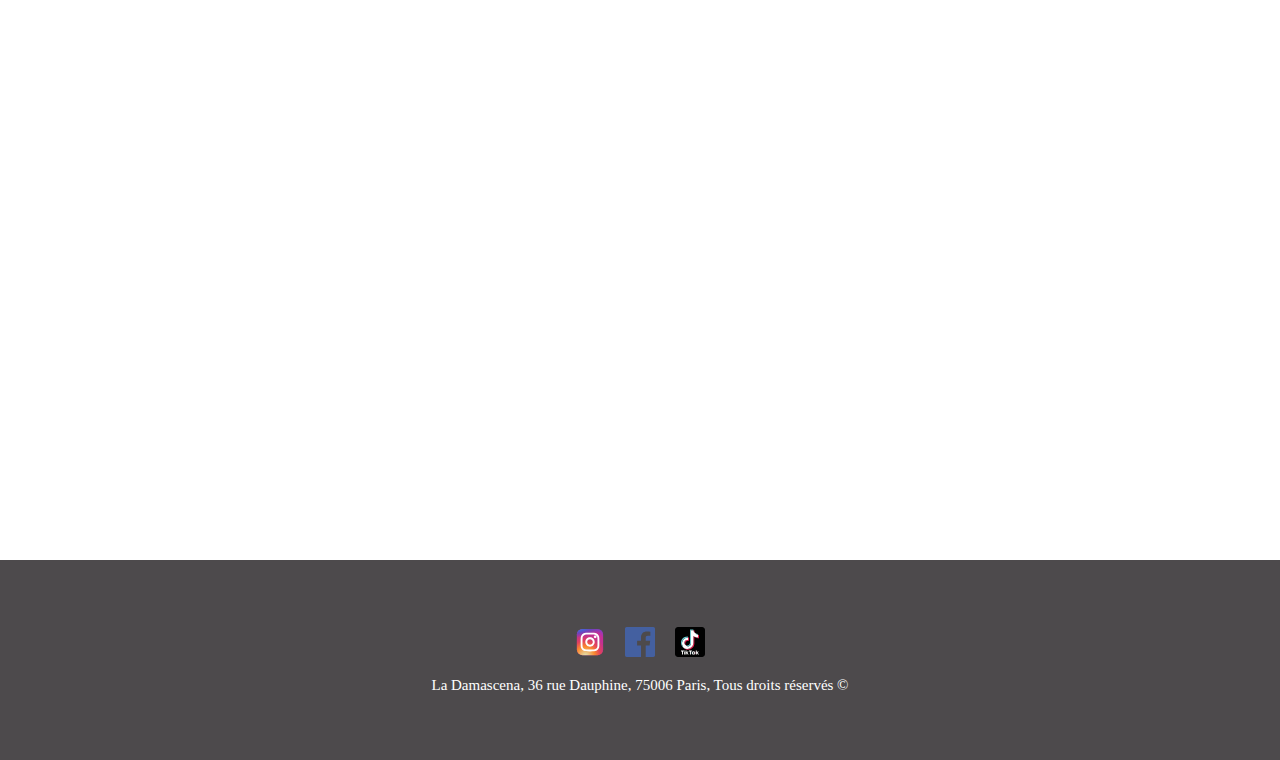
==== commit 94d8fb9d: "d" ====
--- a/index.html
+++ b/index.html
@@ -78,6 +78,23 @@
         
      </div>
 
+    <!-- Contact -->
+     <div class="contact_fond">
+        <div class="contact_fond_feuille">
+            <div class="contact_titre">
+                test
+            </div>
+            <div>
+                <div class="contact_texte">
+                    test
+                </div>
+                <div class="contact_carte">
+                    test
+                </div>
+            </div>
+        </div>
+     </div>
+
     <!-- Footer -->
     <div id="footer"></div>
 
--- a/style.css
+++ b/style.css
@@ -236,6 +236,44 @@
 .livraison_fond {
     background-color: white;
     height: 500px;
+}
+
+/* Contact */
+.contact_fond {
+    background-color: #C8C5C0;
+    height: 1000px;
+    position: relative; /* Assurez-vous que la position est relative */
+    padding-top: 200px;
+}
+
+.contact_fond_feuille {
+    background-color: white;
+    height: 800px;
+    width: 1400px;
+    bottom: 0; /* Colle la div au bas de la div parente */
+    margin-left: auto;
+    margin-right: auto;
+}
+
+.contact_titre {
+    height:20%;
+    width: 100%;
+    text-align: center;
+    align-content: center;
+}
+
+.contact_texte {
+    width: 50%;
+    height: 80%;
+    text-align: center;
+    align-content: center;
+}
+
+.contact_carte {
+    width: 50%;
+    height: 80%;
+    text-align: center;
+    align-content: center;
 }
 
 /* MOBILE */
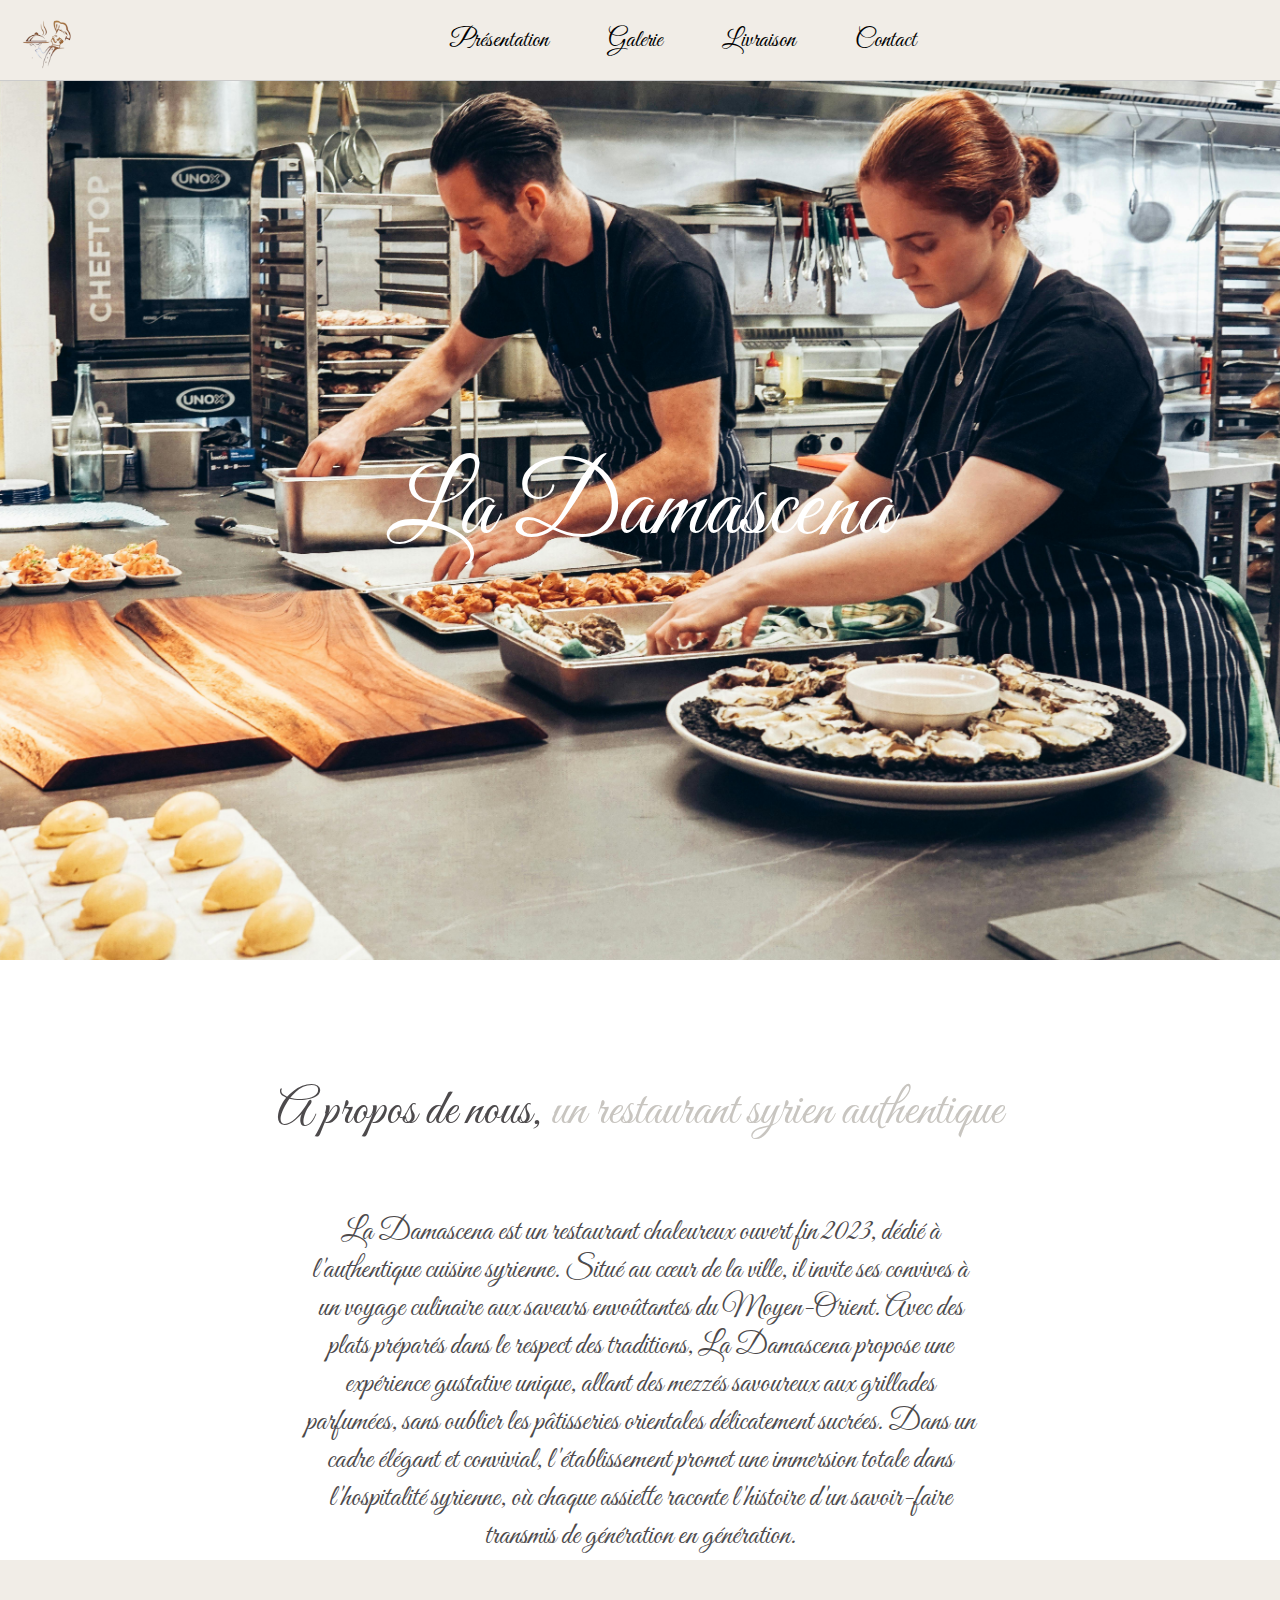
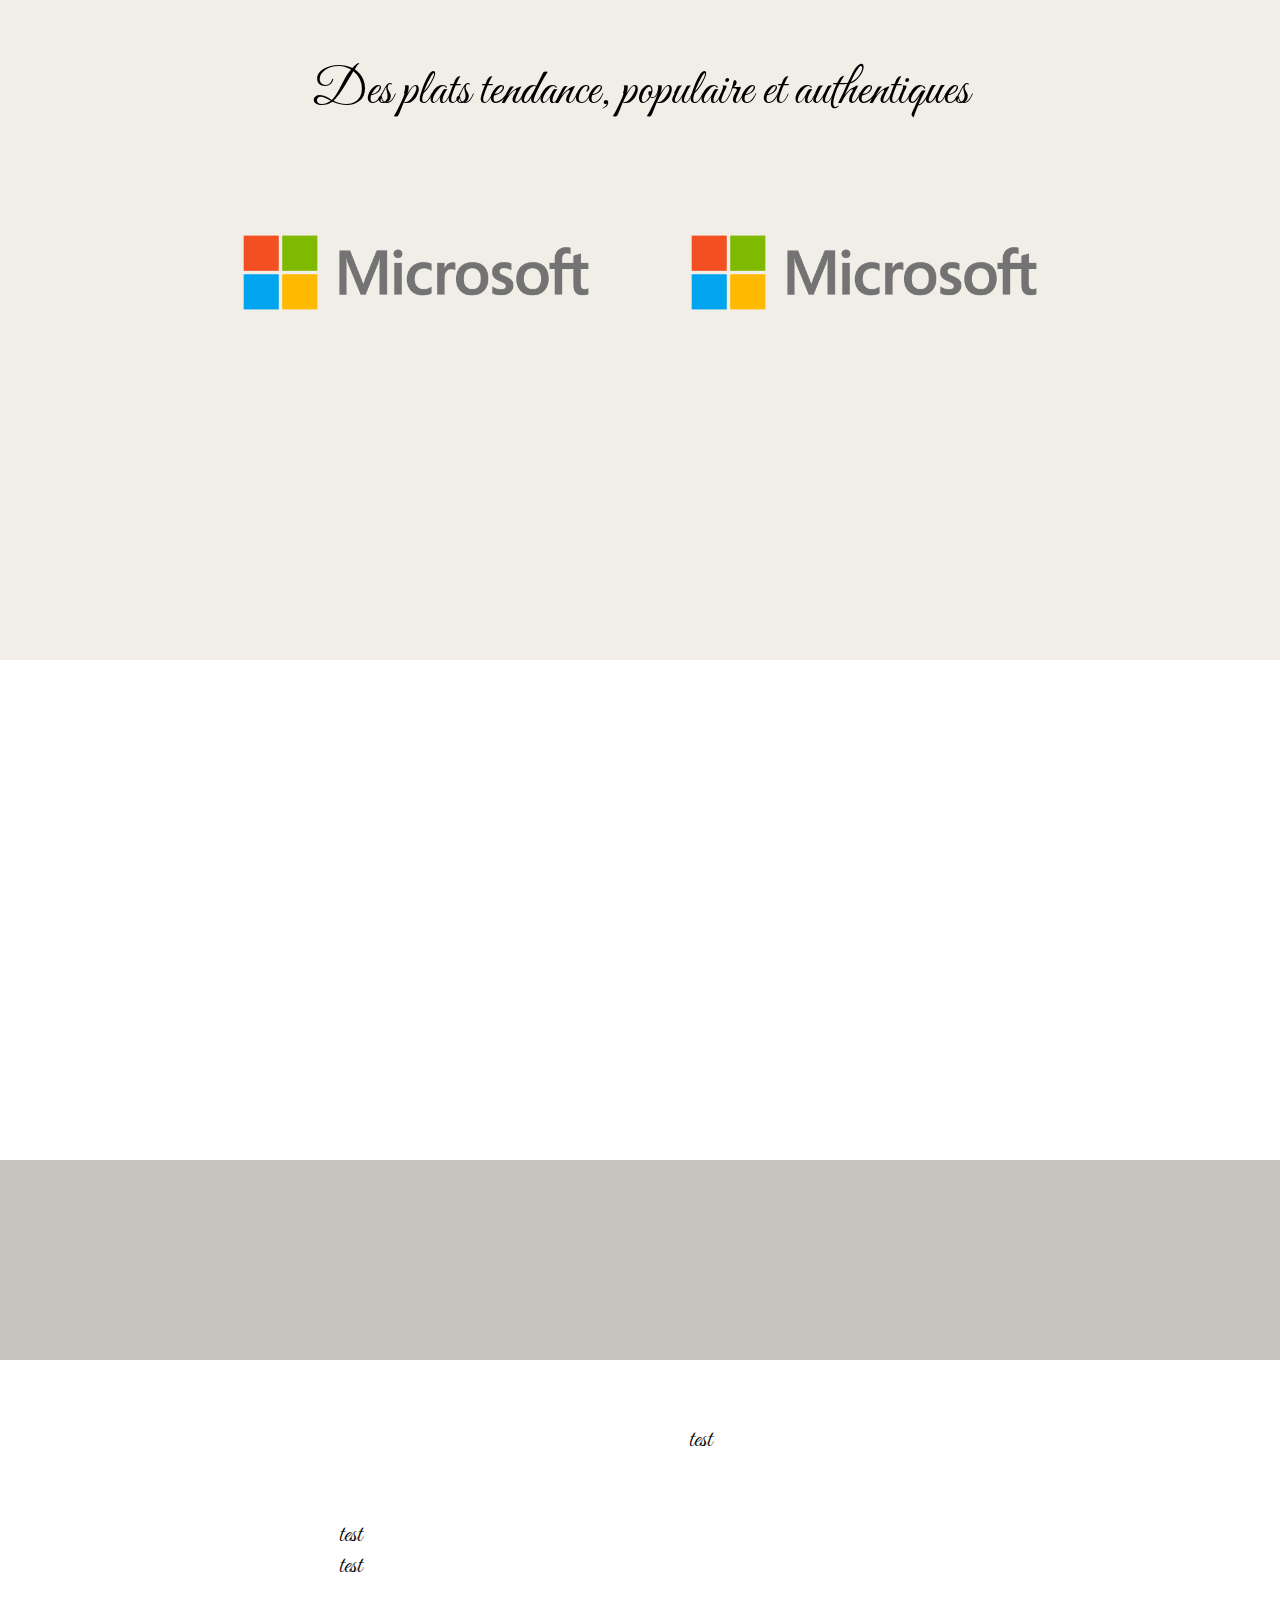
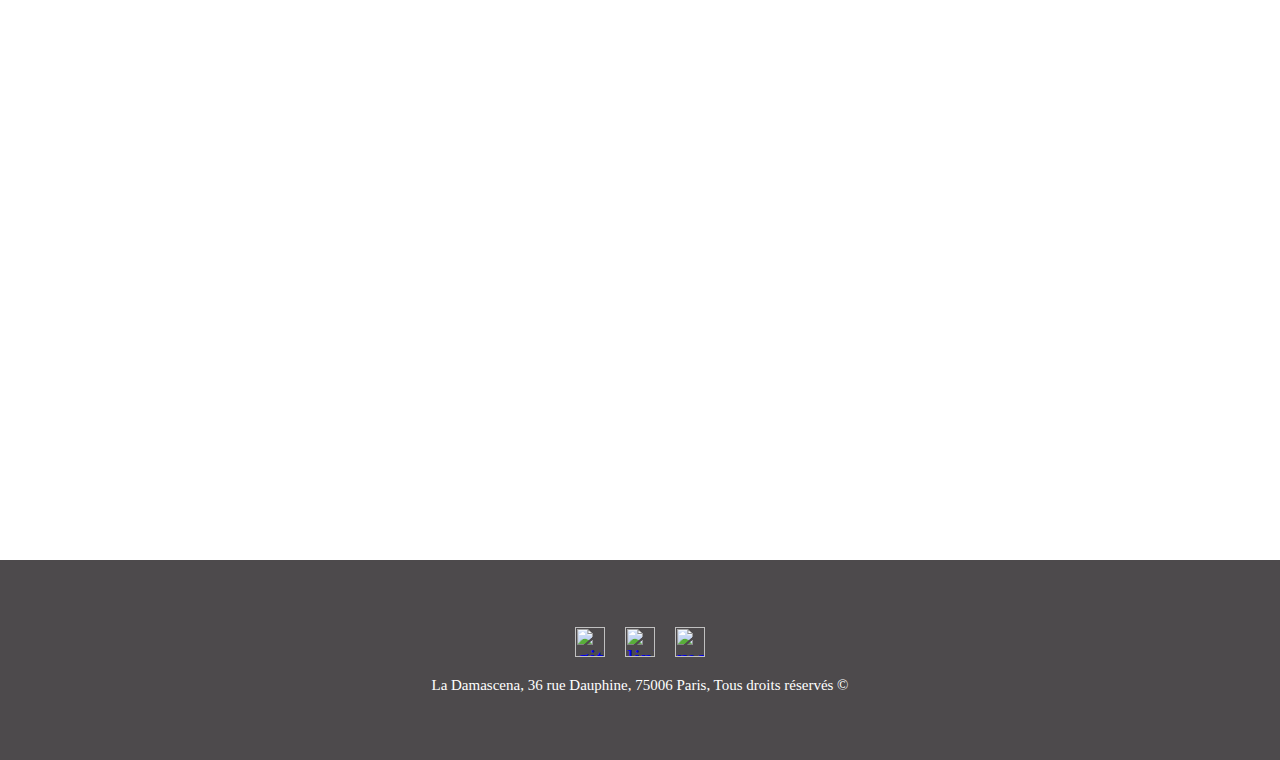
==== commit 5ec16622: "d" ====
--- a/index.html
+++ b/index.html
@@ -4,7 +4,7 @@
 <head>
     <meta charset="UTF-8">
     <meta name="viewport" content="width=device-width, initial-scale=1.0">
-    <title>Portfolio</title>
+    <title>Damascena</title>
     <link rel="icon" href="images/logo_lada.png">
     <link rel="stylesheet" href="style.css">
     <script src="script.js" defer></script>
@@ -16,42 +16,47 @@
     <div id="header"></div>
 
     <!-- Présentation -->
-    <div class="presentation_image">
-        <div class="presentation_texte_titre">
-            La Damascena
-        </div>
-        <hr class="presentation-separator">
-        <div class="presentation_texte_paragraphe">
-            Une institution de la cuisine syrienne
+
+    <div class="presentation_fonds">
+        <div class="presentation_texte">
+            <div class="presentation_texte_titre">
+                La Damascena
+            </div>
+            <hr class="presentation_texte_separation">
+            <div class="presentation_texte_paragraphe">
+                Une institution de la cuisine syrienne
+            </div>
         </div>
     </div>
 
     <!-- Exposition -->
-    <div class="exposition_fond">
+
+    <div class="exposition_fonds">
         <div class="exposition_titre">
-            <span class="part1">A propos de nous, </span> 
+            <span class="part1">A propos de nous, </span>
             <span class="part2">un restaurant syrien authentique</span>
         </div>
         <div class="exposition_paragraphe">
-            La Damascena est un restaurant chaleureux ouvert fin 2023, 
-            dédié à l'authentique cuisine syrienne. Situé au cœur de la ville, 
-            il invite ses convives à un voyage culinaire aux saveurs envoûtantes 
-            du Moyen-Orient. Avec des plats préparés dans le respect des traditions, 
-            La Damascena propose une expérience gustative unique, allant des mezzés 
-            savoureux aux grillades parfumées, sans oublier les pâtisseries orientales 
-            délicatement sucrées. Dans un cadre élégant et convivial, l'établissement 
-            promet une immersion totale dans l'hospitalité syrienne, où chaque assiette 
+            La Damascena est un restaurant chaleureux ouvert fin 2023,
+            dédié à l'authentique cuisine syrienne. Situé au cœur de la ville,
+            il invite ses convives à un voyage culinaire aux saveurs envoûtantes
+            du Moyen-Orient. Avec des plats préparés dans le respect des traditions,
+            La Damascena propose une expérience gustative unique, allant des mezzés
+            savoureux aux grillades parfumées, sans oublier les pâtisseries orientales
+            délicatement sucrées. Dans un cadre élégant et convivial, l'établissement
+            promet une immersion totale dans l'hospitalité syrienne, où chaque assiette
             raconte l'histoire d'un savoir-faire transmis de génération en génération.
         </div>
     </div>
 
     <!-- Galerie -->
-    <div class="galerie_fond">
+
+    <div class="galerie_fonds">
         <div class="galerie_titre">
             Des plats tendance, populaire et authentiques
         </div>
         <div class="galerie_carousel">
-            <div class="carousel-track">
+            <div class="galerie_carousel_track">
                 <img src="images/microsoft.png" alt="Image 1">
                 <img src="images/microsoft.png" alt="Image 2">
                 <img src="images/microsoft.png" alt="Image 3">
@@ -60,7 +65,7 @@
                 <img src="images/microsoft.png" alt="Image 6">
                 <img src="images/microsoft.png" alt="Image 7">
                 <img src="images/microsoft.png" alt="Image 8">
-                
+
                 <img src="images/microsoft.png" alt="Image 1">
                 <img src="images/microsoft.png" alt="Image 2">
                 <img src="images/microsoft.png" alt="Image 3">
@@ -74,12 +79,12 @@
     </div>
 
     <!-- Livraison -->
-     <div class="livraison_fond">
-        
-     </div>
+    <div class="livraison_fond">
+
+    </div>
 
     <!-- Contact -->
-     <div class="contact_fond">
+    <div class="contact_fond">
         <div class="contact_fond_feuille">
             <div class="contact_titre">
                 test
@@ -93,7 +98,7 @@
                 </div>
             </div>
         </div>
-     </div>
+    </div>
 
     <!-- Footer -->
     <div id="footer"></div>
--- a/style.css
+++ b/style.css
@@ -13,7 +13,8 @@
     padding-top: 60px;
 }
 
-/* Header */
+/* HEADER */
+
 .header {
     display: flex;
     align-items: center;
@@ -29,14 +30,14 @@
 }
 
 .logo {
-    height: 60px; /* Ajustez la hauteur du logo selon vos besoins */
-    margin-left: 10px; /* Espace entre le logo et la navigation */
+    height: 60px; 
+    margin-left: 10px; 
 }
 
 .dropdown-nav {
     flex-grow: 1;
     display: flex;
-    justify-content: center; /* Centre les éléments horizontalement */
+    justify-content: center; 
     align-items: center;
 }
 
@@ -45,11 +46,11 @@
     padding: 0;
     margin: 0;
     display: flex;
-    justify-content: center; /* Centre les éléments horizontalement */
+    justify-content: center; 
 }
 
 .dropdown-nav ul li {
-    margin-left: 20px; /* Espace entre les éléments de navigation */
+    margin-left: 20px; 
 }
 
 .dropdown-nav ul li a {
@@ -59,7 +60,8 @@
     display: block;
 }
 
-/* Footer */
+/* FOOTER */
+
 .footer {
     background-color: #4D4A4C;
     color: white;
@@ -103,6 +105,7 @@
 }
 
 /* BODY */
+
 #presentation,
 #competences {
     height: auto;
@@ -110,15 +113,28 @@
 }
 
 /* Présentation */
-.presentation_image {
+
+.presentation_fonds {
     height: 100vh;
-    background-image: url('images/Presentation.jpg');
+    background-image: url('images/presentation_fonds_image.jpg');
     background-size: cover;
     background-position: center;
     position: relative;
     display: flex;
     justify-content: center;
     align-items: center;
+}
+
+.presentation_texte {
+    margin: 0 auto;
+    display: flex;
+    flex-direction: column;
+    justify-content: center;
+    align-items: center;
+    text-align: center;
+    height: 100%;
+    width: 100%;
+    padding: 2%;
 }
 
 .presentation_texte_titre {
@@ -130,42 +146,43 @@
     color: white;
     border-radius: 5px;
     font-size: 100px;
-    opacity: 0; /* Initialement caché */
-    transition: opacity 1s ease-in-out; /* Transition pour l'effet d'apparition */
+    opacity: 0; 
+    transition: opacity 1s ease-in-out; 
 }
 
 .presentation_texte_titre.visible {
-    opacity: 1; /* Visible après l'animation */
-}
-
-.presentation-separator {
+    opacity: 1; 
+}
+
+.presentation_texte_separation {
     border: none;
     border-top: 1px solid white;
-    width: 20%;
-    margin-top: 130px; /* Ajustez cette valeur pour la distance depuis le texte */
-    opacity: 0; /* Initialement caché */
-    transition: opacity 3s ease-in-out; /* Transition pour l'effet d'apparition */
-}
-
-.presentation-separator.visible {
-    opacity: 1; /* Visible après l'animation */
+    width: 5%;
+    margin-top: 130px; 
+    opacity: 0; 
+    transition: opacity 3s ease-in-out; 
+}
+
+.presentation_texte_separation.visible {
+    opacity: 1; 
 }
 
 .presentation_texte_paragraphe {
     margin-top: 250px;
     color: white;
     position: absolute;
-    opacity: 0; /* Initialement caché */
-    transition: opacity 3s ease-in-out; /* Transition pour l'effet d'apparition */
+    opacity: 0; 
+    transition: opacity 3s ease-in-out; 
     font-size: 40px;
 }
 
 .presentation_texte_paragraphe.visible {
-    opacity: 1; /* Visible après l'animation */
+    opacity: 1; 
 }
 
 /* Exposition */
-.exposition_fond {
+
+.exposition_fonds {
     background-color: white;
     height:500px;
 }
@@ -178,11 +195,11 @@
 }
 
 .exposition_titre .part1 {
-    color: #4D4A4C; /* Couleur pour la première partie du texte */
+    color: #4D4A4C; 
 }
 
 .exposition_titre .part2 {
-    color: #C8C5C0; /* Couleur pour la deuxième partie du texte */
+    color: #C8C5C0; 
 }
 
 .exposition_paragraphe {
@@ -195,7 +212,8 @@
 }
 
 /* Galerie */
-.galerie_fond {
+
+.galerie_fonds {
     background-color: #F1EDE7;
     height: 700px;
 }
@@ -208,17 +226,17 @@
 
 .galerie_carousel {
     overflow: hidden;
-    width: 80%;
+    width: 70%;
     position: relative;
     margin: 0 auto;
 }
 
-.carousel-track {
+.galerie_carousel_track {
     display: flex;
     animation: scroll 30s linear infinite;
 }
 
-.carousel-track img {
+.galerie_carousel_track img {
     width: 50%;
     flex-shrink: 0;
 }
@@ -233,16 +251,18 @@
 }
 
 /* Livraison */
+
 .livraison_fond {
     background-color: white;
     height: 500px;
 }
 
 /* Contact */
+
 .contact_fond {
     background-color: #C8C5C0;
     height: 1000px;
-    position: relative; /* Assurez-vous que la position est relative */
+    position: relative; 
     padding-top: 200px;
 }
 
@@ -250,7 +270,7 @@
     background-color: white;
     height: 800px;
     width: 1400px;
-    bottom: 0; /* Colle la div au bas de la div parente */
+    bottom: 0; 
     margin-left: auto;
     margin-right: auto;
 }
@@ -279,7 +299,8 @@
 /* MOBILE */
 @media (max-width: 768px) {
 
-    /* Header */
+    /* HEADER */
+
     .header {
         position: fixed;
         top: 0;
@@ -290,16 +311,13 @@
         border-bottom: 1px solid #ccc;
         z-index: 1000;
         justify-content: center;
-        /* Centre les éléments horizontalement */
         align-items: center;
         display: flex;
     }
 
     .dropdown-menu {
         max-width: 100%;
-        /* Limite la largeur du menu déroulant */
         width: auto;
-        /* S'ajuste à la taille de son contenu */
     }
 
     .dropdown-nav ul {
@@ -309,9 +327,8 @@
 
     .dropdown-nav ul li {
         position: relative;
-        /* Nécessaire pour positionner le menu déroulant correctement */
         margin-left: 0;
-        margin-bottom: 10px; /* Espace entre les éléments de navigation en mode mobile */
+        margin-bottom: 10px; 
     }
 
     .dropdown-nav ul li a {
@@ -320,7 +337,8 @@
         padding: 10px;
     }
 
-    /* Footer */
+    /* FOOTER */
+
     .footer {
         height: 100px;
         padding: 10px 0;
